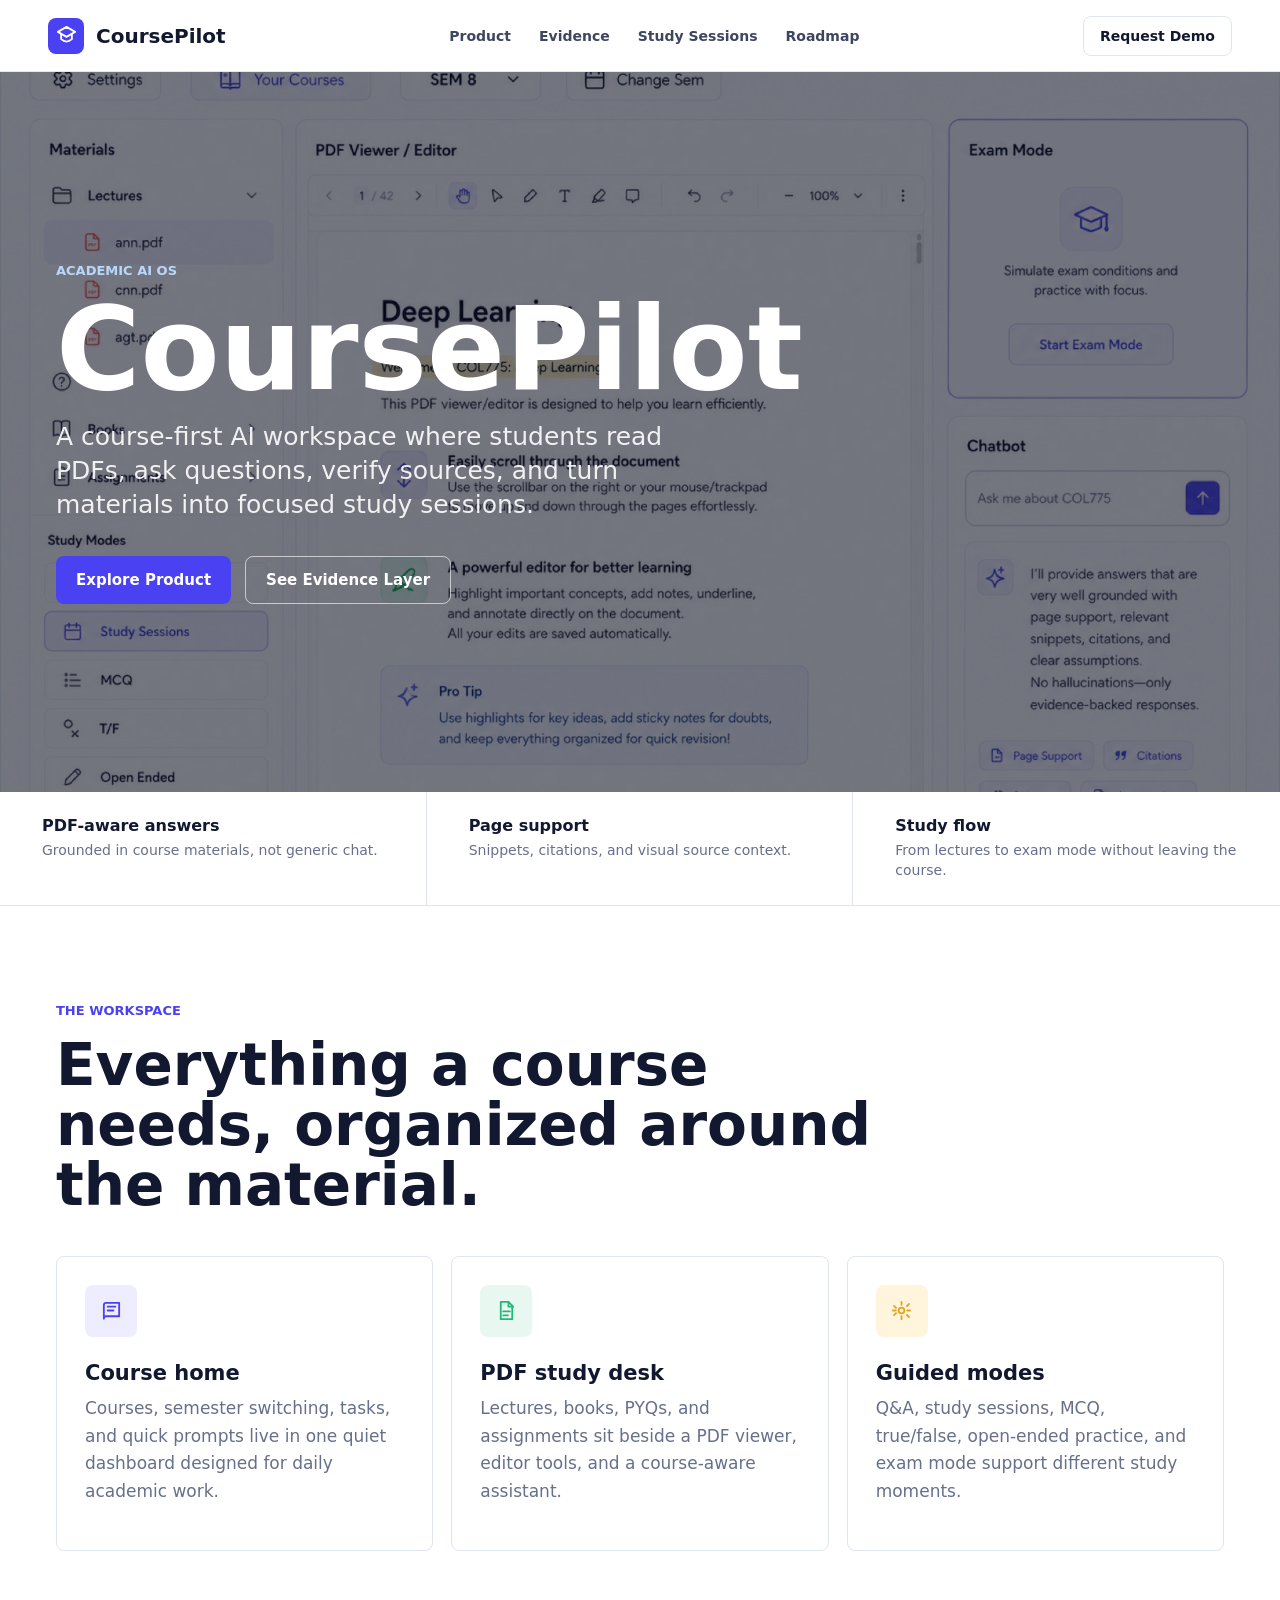
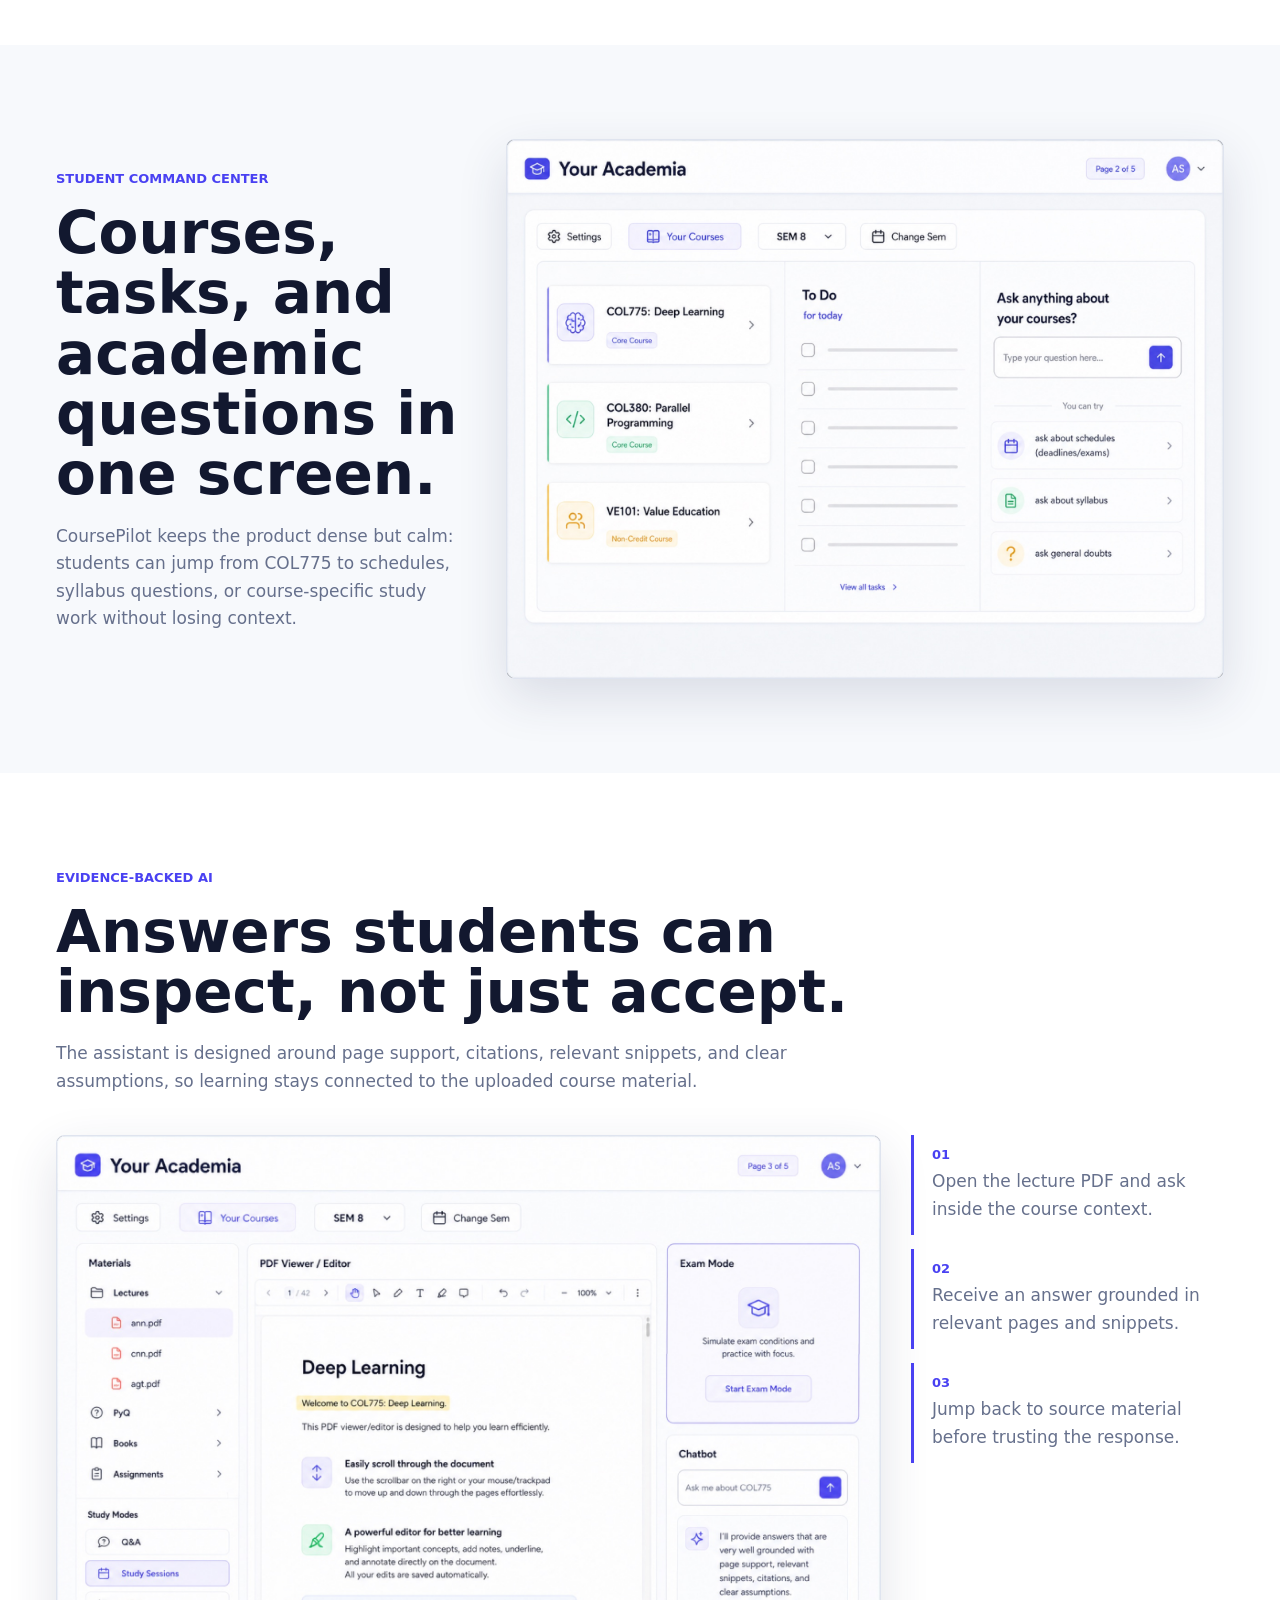
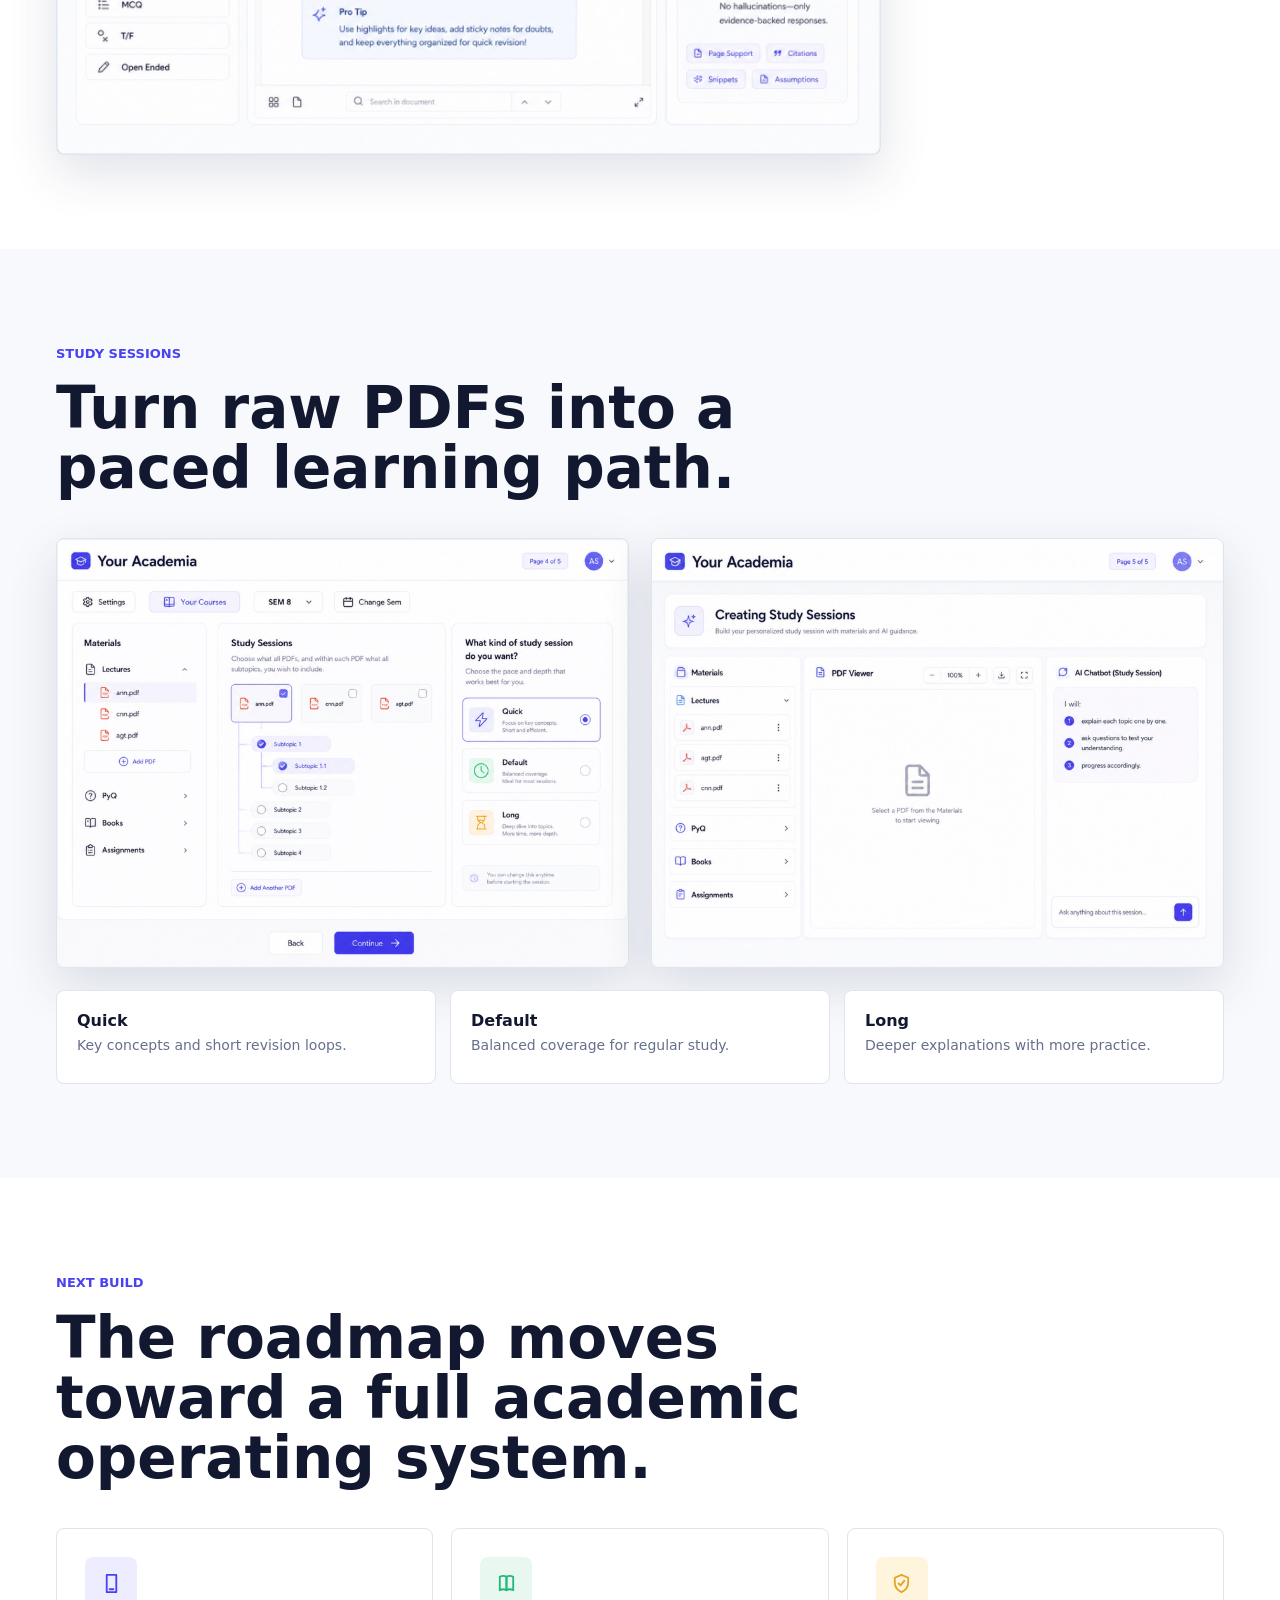
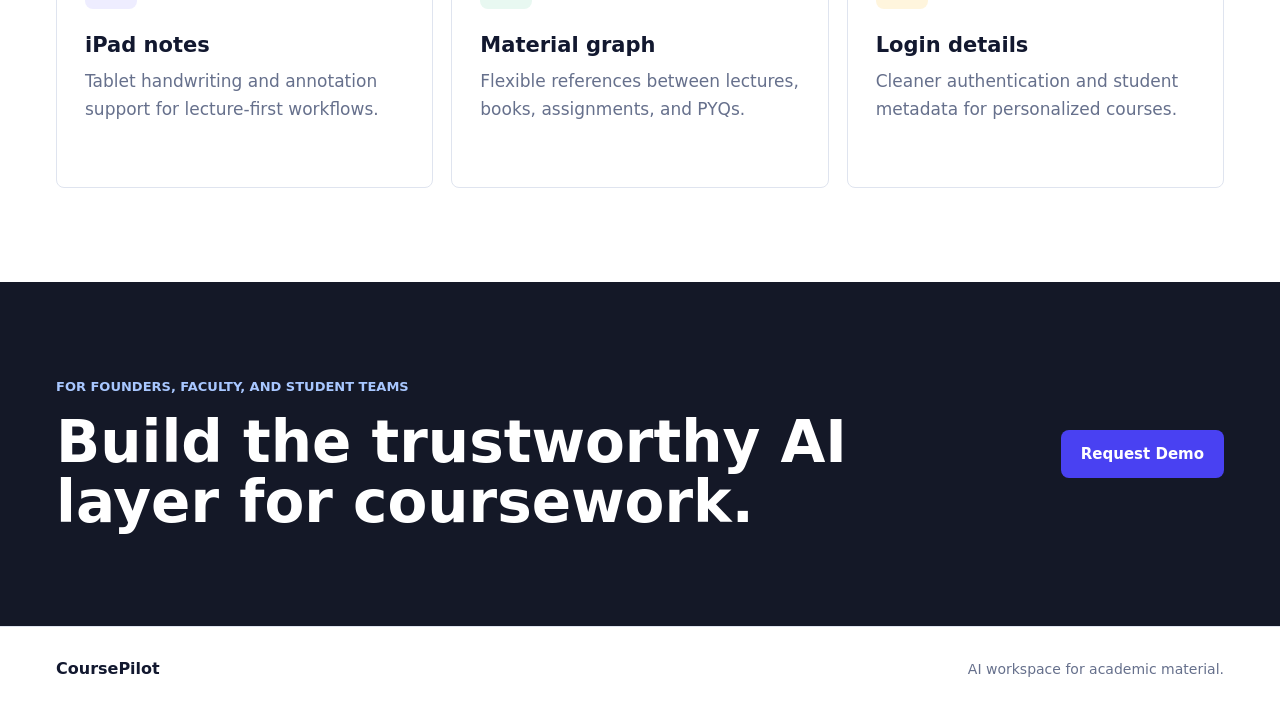
==== coursepilot/index.html @ d0de5619 "Add CoursePilot company website" ====
<!doctype html>
<html lang="en">
  <head>
    <meta charset="utf-8" />
    <meta name="viewport" content="width=device-width, initial-scale=1" />
    <meta
      name="description"
      content="CoursePilot is an AI workspace for academic courses, PDFs, cited answers, and guided study sessions."
    />
    <title>CoursePilot | AI workspace for serious coursework</title>
    <link rel="stylesheet" href="styles.css" />
  </head>
  <body>
    <header class="site-header" aria-label="CoursePilot navigation">
      <a class="brand" href="#top" aria-label="CoursePilot home">
        <span class="brand-mark" aria-hidden="true">
          <svg viewBox="0 0 24 24" role="img">
            <path d="M3 8.2 12 3l9 5.2-9 5.2L3 8.2Z" />
            <path d="M6.4 10.7v5.1c1.9 1.7 3.7 2.5 5.6 2.5s3.7-.8 5.6-2.5v-5.1" />
          </svg>
        </span>
        <span>CoursePilot</span>
      </a>
      <nav class="nav-links" aria-label="Primary">
        <a href="#product">Product</a>
        <a href="#proof">Evidence</a>
        <a href="#sessions">Study Sessions</a>
        <a href="#roadmap">Roadmap</a>
      </nav>
      <a class="header-action" href="#demo">Request Demo</a>
    </header>

    <main id="top">
      <section class="hero" aria-labelledby="hero-title">
        <div class="hero-shade" aria-hidden="true"></div>
        <div class="hero-content">
          <p class="eyebrow">Academic AI OS</p>
          <h1 id="hero-title">CoursePilot</h1>
          <p class="hero-copy">
            A course-first AI workspace where students read PDFs, ask questions,
            verify sources, and turn materials into focused study sessions.
          </p>
          <div class="hero-actions" aria-label="Primary actions">
            <a class="button primary" href="#product">Explore Product</a>
            <a class="button secondary" href="#proof">See Evidence Layer</a>
          </div>
        </div>
      </section>

      <section class="signal-strip" aria-label="Product promise">
        <div>
          <strong>PDF-aware answers</strong>
          <span>Grounded in course materials, not generic chat.</span>
        </div>
        <div>
          <strong>Page support</strong>
          <span>Snippets, citations, and visual source context.</span>
        </div>
        <div>
          <strong>Study flow</strong>
          <span>From lectures to exam mode without leaving the course.</span>
        </div>
      </section>

      <section class="section intro" id="product">
        <div class="section-heading">
          <p class="eyebrow">The Workspace</p>
          <h2>Everything a course needs, organized around the material.</h2>
        </div>
        <div class="feature-grid">
          <article class="feature-card">
            <span class="feature-icon blue" aria-hidden="true">
              <svg viewBox="0 0 24 24"><path d="M4 6.5A2.5 2.5 0 0 1 6.5 4H20v14H6.5A2.5 2.5 0 0 0 4 20.5v-14Z" /><path d="M8 8h8M8 12h6" /></svg>
            </span>
            <h3>Course home</h3>
            <p>
              Courses, semester switching, tasks, and quick prompts live in one
              quiet dashboard designed for daily academic work.
            </p>
          </article>
          <article class="feature-card">
            <span class="feature-icon green" aria-hidden="true">
              <svg viewBox="0 0 24 24"><path d="M6 3h8l4 4v14H6V3Z" /><path d="M14 3v5h5M8.5 13h7M8.5 17h5" /></svg>
            </span>
            <h3>PDF study desk</h3>
            <p>
              Lectures, books, PYQs, and assignments sit beside a PDF viewer,
              editor tools, and a course-aware assistant.
            </p>
          </article>
          <article class="feature-card">
            <span class="feature-icon amber" aria-hidden="true">
              <svg viewBox="0 0 24 24"><path d="M12 3v3M12 18v3M4.2 7.2l2.1 2.1M17.7 16.7l2.1 2.1M3 12h3M18 12h3M4.2 16.8l2.1-2.1M17.7 7.3l2.1-2.1" /><path d="M9 12a3 3 0 1 0 6 0 3 3 0 0 0-6 0Z" /></svg>
            </span>
            <h3>Guided modes</h3>
            <p>
              Q&A, study sessions, MCQ, true/false, open-ended practice, and
              exam mode support different study moments.
            </p>
          </article>
        </div>
      </section>

      <section class="showcase" aria-label="Course dashboard screenshot">
        <div class="showcase-copy">
          <p class="eyebrow">Student Command Center</p>
          <h2>Courses, tasks, and academic questions in one screen.</h2>
          <p>
            CoursePilot keeps the product dense but calm: students can jump
            from COL775 to schedules, syllabus questions, or course-specific
            study work without losing context.
          </p>
        </div>
        <figure class="product-shot">
          <img src="assets/dashboard.jpg" alt="CoursePilot dashboard with courses, to-do list, and course question box" />
        </figure>
      </section>

      <section class="section evidence" id="proof">
        <div class="section-heading">
          <p class="eyebrow">Evidence-Backed AI</p>
          <h2>Answers students can inspect, not just accept.</h2>
          <p>
            The assistant is designed around page support, citations, relevant
            snippets, and clear assumptions, so learning stays connected to the
            uploaded course material.
          </p>
        </div>
        <div class="evidence-layout">
          <figure class="product-shot">
            <img src="assets/pdf-chat.jpg" alt="PDF viewer beside an AI chatbot with page support, citations, snippets, and assumptions" />
          </figure>
          <div class="evidence-list">
            <div class="evidence-item">
              <span>01</span>
              <p>Open the lecture PDF and ask inside the course context.</p>
            </div>
            <div class="evidence-item">
              <span>02</span>
              <p>Receive an answer grounded in relevant pages and snippets.</p>
            </div>
            <div class="evidence-item">
              <span>03</span>
              <p>Jump back to source material before trusting the response.</p>
            </div>
          </div>
        </div>
      </section>

      <section class="section sessions" id="sessions">
        <div class="section-heading">
          <p class="eyebrow">Study Sessions</p>
          <h2>Turn raw PDFs into a paced learning path.</h2>
        </div>
        <div class="session-grid">
          <figure class="product-shot">
            <img src="assets/study-builder.jpg" alt="Study session builder selecting PDFs, subtopics, and session depth" />
          </figure>
          <figure class="product-shot">
            <img src="assets/study-session.jpg" alt="Created study session with materials, PDF viewer, and AI chatbot guidance" />
          </figure>
        </div>
        <div class="mode-row" aria-label="Study session modes">
          <div>
            <strong>Quick</strong>
            <span>Key concepts and short revision loops.</span>
          </div>
          <div>
            <strong>Default</strong>
            <span>Balanced coverage for regular study.</span>
          </div>
          <div>
            <strong>Long</strong>
            <span>Deeper explanations with more practice.</span>
          </div>
        </div>
      </section>

      <section class="section roadmap" id="roadmap">
        <div class="section-heading">
          <p class="eyebrow">Next Build</p>
          <h2>The roadmap moves toward a full academic operating system.</h2>
        </div>
        <div class="roadmap-grid">
          <article class="roadmap-item">
            <span class="feature-icon blue" aria-hidden="true">
              <svg viewBox="0 0 24 24"><path d="M7 3h10v18H7V3Z" /><path d="M10 18h4" /></svg>
            </span>
            <h3>iPad notes</h3>
            <p>Tablet handwriting and annotation support for lecture-first workflows.</p>
          </article>
          <article class="roadmap-item">
            <span class="feature-icon green" aria-hidden="true">
              <svg viewBox="0 0 24 24"><path d="M5 5c2.5-1.3 4.8-1.3 7 0v14c-2.2-1.3-4.5-1.3-7 0V5Z" /><path d="M12 5c2.2-1.3 4.5-1.3 7 0v14c-2.5-1.3-4.8-1.3-7 0V5Z" /></svg>
            </span>
            <h3>Material graph</h3>
            <p>Flexible references between lectures, books, assignments, and PYQs.</p>
          </article>
          <article class="roadmap-item">
            <span class="feature-icon amber" aria-hidden="true">
              <svg viewBox="0 0 24 24"><path d="M12 3 5 6v5c0 4.5 3 8.1 7 10 4-1.9 7-5.5 7-10V6l-7-3Z" /><path d="M9 12l2 2 4-5" /></svg>
            </span>
            <h3>Login details</h3>
            <p>Cleaner authentication and student metadata for personalized courses.</p>
          </article>
        </div>
      </section>

      <section class="demo-band" id="demo">
        <div>
          <p class="eyebrow">For Founders, Faculty, and Student Teams</p>
          <h2>Build the trustworthy AI layer for coursework.</h2>
        </div>
        <a class="button primary" href="mailto:hello@coursepilot.ai?subject=CoursePilot%20demo">Request Demo</a>
      </section>
    </main>

    <footer class="footer">
      <span>CoursePilot</span>
      <span>AI workspace for academic material.</span>
    </footer>
  </body>
</html>
---- coursepilot/styles.css ----
:root {
  --ink: #12182f;
  --muted: #66708c;
  --line: #dfe4ef;
  --paper: #ffffff;
  --wash: #f7f9fc;
  --indigo: #4941f2;
  --indigo-soft: #eeedff;
  --green: #21b87a;
  --green-soft: #e8f8f1;
  --amber: #e5a326;
  --amber-soft: #fff5dd;
  --coral: #ef6a5b;
  --shadow: 0 18px 50px rgba(44, 52, 94, 0.14);
}

* {
  box-sizing: border-box;
}

html {
  scroll-behavior: smooth;
}

body {
  margin: 0;
  color: var(--ink);
  background: var(--paper);
  font-family:
    Inter, ui-sans-serif, system-ui, -apple-system, BlinkMacSystemFont, "Segoe UI",
    sans-serif;
  letter-spacing: 0;
}

img,
svg {
  display: block;
}

a {
  color: inherit;
  text-decoration: none;
}

.site-header {
  position: sticky;
  top: 0;
  z-index: 20;
  display: flex;
  align-items: center;
  justify-content: space-between;
  min-height: 72px;
  padding: 0 48px;
  border-bottom: 1px solid rgba(223, 228, 239, 0.86);
  background: rgba(255, 255, 255, 0.92);
  backdrop-filter: blur(16px);
}

.brand {
  display: inline-flex;
  align-items: center;
  gap: 12px;
  font-size: 20px;
  font-weight: 780;
}

.brand-mark,
.feature-icon {
  display: inline-grid;
  place-items: center;
  flex: 0 0 auto;
}

.brand-mark {
  width: 36px;
  height: 36px;
  border-radius: 8px;
  background: var(--indigo);
  color: white;
}

.brand-mark svg,
.feature-icon svg {
  width: 23px;
  height: 23px;
  fill: none;
  stroke: currentColor;
  stroke-linecap: round;
  stroke-linejoin: round;
  stroke-width: 1.9;
}

.nav-links {
  display: flex;
  align-items: center;
  gap: 28px;
  color: #3d4560;
  font-size: 14px;
  font-weight: 650;
}

.header-action {
  display: inline-flex;
  min-height: 40px;
  align-items: center;
  border: 1px solid var(--line);
  border-radius: 8px;
  padding: 0 16px;
  font-size: 14px;
  font-weight: 720;
}

.hero {
  position: relative;
  min-height: calc(88svh - 72px);
  display: grid;
  align-items: center;
  padding: 80px 56px;
  overflow: hidden;
  background-image: url("assets/pdf-chat.jpg");
  background-position: center;
  background-size: cover;
}

.hero-shade {
  position: absolute;
  inset: 0;
  background: rgba(8, 12, 28, 0.56);
}

.hero-content {
  position: relative;
  z-index: 1;
  width: min(690px, 100%);
  color: white;
}

.eyebrow {
  margin: 0 0 14px;
  color: var(--indigo);
  font-size: 13px;
  font-weight: 820;
  letter-spacing: 0;
  text-transform: uppercase;
}

.hero .eyebrow {
  color: #b8d7ff;
}

h1,
h2,
h3,
p {
  margin-top: 0;
}

h1 {
  margin-bottom: 16px;
  font-size: clamp(56px, 9vw, 118px);
  line-height: 0.94;
  letter-spacing: 0;
}

h2 {
  margin-bottom: 18px;
  font-size: clamp(32px, 5vw, 58px);
  line-height: 1.04;
  letter-spacing: 0;
}

h3 {
  margin-bottom: 10px;
  font-size: 21px;
  line-height: 1.18;
  letter-spacing: 0;
}

p {
  color: var(--muted);
  font-size: 17px;
  line-height: 1.62;
}

.hero-copy {
  max-width: 620px;
  color: rgba(255, 255, 255, 0.9);
  font-size: clamp(19px, 2.2vw, 25px);
  line-height: 1.36;
}

.hero-actions {
  display: flex;
  flex-wrap: wrap;
  gap: 14px;
  margin-top: 34px;
}

.button {
  display: inline-flex;
  min-height: 48px;
  align-items: center;
  justify-content: center;
  border-radius: 8px;
  padding: 0 20px;
  font-size: 15px;
  font-weight: 760;
}

.button.primary {
  background: var(--indigo);
  color: white;
}

.button.secondary {
  border: 1px solid rgba(255, 255, 255, 0.62);
  color: white;
}

.signal-strip {
  display: grid;
  grid-template-columns: repeat(3, 1fr);
  border-bottom: 1px solid var(--line);
  background: var(--paper);
}

.signal-strip div {
  min-height: 98px;
  padding: 24px 42px;
  border-right: 1px solid var(--line);
}

.signal-strip div:last-child {
  border-right: 0;
}

.signal-strip strong,
.mode-row strong,
.footer span:first-child {
  display: block;
  margin-bottom: 5px;
  font-weight: 820;
}

.signal-strip span,
.mode-row span,
.footer span:last-child {
  color: var(--muted);
  font-size: 14px;
  line-height: 1.45;
}

.section,
.showcase,
.demo-band {
  padding: 94px 56px;
}

.section-heading {
  width: min(850px, 100%);
  margin-bottom: 40px;
}

.section-heading p:not(.eyebrow) {
  max-width: 760px;
}

.feature-grid,
.roadmap-grid {
  display: grid;
  grid-template-columns: repeat(3, minmax(0, 1fr));
  gap: 18px;
}

.feature-card,
.roadmap-item {
  min-height: 260px;
  border: 1px solid var(--line);
  border-radius: 8px;
  padding: 28px;
  background: var(--paper);
}

.feature-icon {
  width: 52px;
  height: 52px;
  margin-bottom: 24px;
  border-radius: 8px;
}

.feature-icon.blue {
  background: var(--indigo-soft);
  color: var(--indigo);
}

.feature-icon.green {
  background: var(--green-soft);
  color: var(--green);
}

.feature-icon.amber {
  background: var(--amber-soft);
  color: var(--amber);
}

.showcase {
  display: grid;
  grid-template-columns: minmax(280px, 0.72fr) minmax(0, 1.28fr);
  gap: 46px;
  align-items: center;
  background: var(--wash);
}

.showcase-copy {
  max-width: 560px;
}

.product-shot {
  margin: 0;
}

.product-shot img {
  width: 100%;
  border: 1px solid var(--line);
  border-radius: 8px;
  box-shadow: var(--shadow);
}

.evidence-layout {
  display: grid;
  grid-template-columns: minmax(0, 1.45fr) minmax(280px, 0.55fr);
  gap: 30px;
  align-items: start;
}

.evidence-list {
  display: grid;
  gap: 14px;
}

.evidence-item {
  border-left: 3px solid var(--indigo);
  padding: 12px 0 12px 18px;
}

.evidence-item span {
  display: block;
  margin-bottom: 6px;
  color: var(--indigo);
  font-size: 13px;
  font-weight: 820;
}

.evidence-item p {
  margin: 0;
}

.sessions {
  background: var(--wash);
}

.session-grid {
  display: grid;
  grid-template-columns: repeat(2, minmax(0, 1fr));
  gap: 22px;
}

.mode-row {
  display: grid;
  grid-template-columns: repeat(3, minmax(0, 1fr));
  gap: 14px;
  margin-top: 22px;
}

.mode-row div {
  min-height: 94px;
  border: 1px solid var(--line);
  border-radius: 8px;
  padding: 20px;
  background: var(--paper);
}

.roadmap {
  background: var(--paper);
}

.demo-band {
  display: flex;
  align-items: center;
  justify-content: space-between;
  gap: 28px;
  background: #141827;
  color: white;
}

.demo-band .eyebrow {
  color: #a8c7ff;
}

.demo-band h2 {
  max-width: 820px;
  margin-bottom: 0;
}

.footer {
  display: flex;
  justify-content: space-between;
  gap: 20px;
  padding: 32px 56px;
  border-top: 1px solid var(--line);
}

@media (max-width: 960px) {
  .site-header {
    padding: 0 22px;
  }

  .nav-links {
    display: none;
  }

  .hero {
    min-height: calc(82svh - 72px);
    padding: 56px 24px;
    background-position: center top;
  }

  .signal-strip,
  .feature-grid,
  .showcase,
  .evidence-layout,
  .session-grid,
  .mode-row,
  .roadmap-grid,
  .demo-band {
    grid-template-columns: 1fr;
  }

  .signal-strip div {
    border-right: 0;
    border-bottom: 1px solid var(--line);
    padding: 20px 24px;
  }

  .section,
  .showcase,
  .demo-band {
    padding: 64px 24px;
  }

  .demo-band {
    display: grid;
    align-items: start;
  }

  .footer {
    display: grid;
    padding: 28px 24px;
  }
}

@media (max-width: 520px) {
  .header-action {
    display: none;
  }

  .brand {
    font-size: 18px;
  }

  .hero {
    min-height: 76svh;
  }

  .hero-shade {
    background: rgba(8, 12, 28, 0.68);
  }

  h1 {
    margin-bottom: 20px;
    font-size: 52px;
    line-height: 1;
  }

  .hero-copy {
    max-width: 330px;
    font-size: 17px;
    line-height: 1.42;
  }

  .button {
    width: 100%;
  }

  .feature-card,
  .roadmap-item {
    min-height: auto;
    padding: 22px;
  }
}
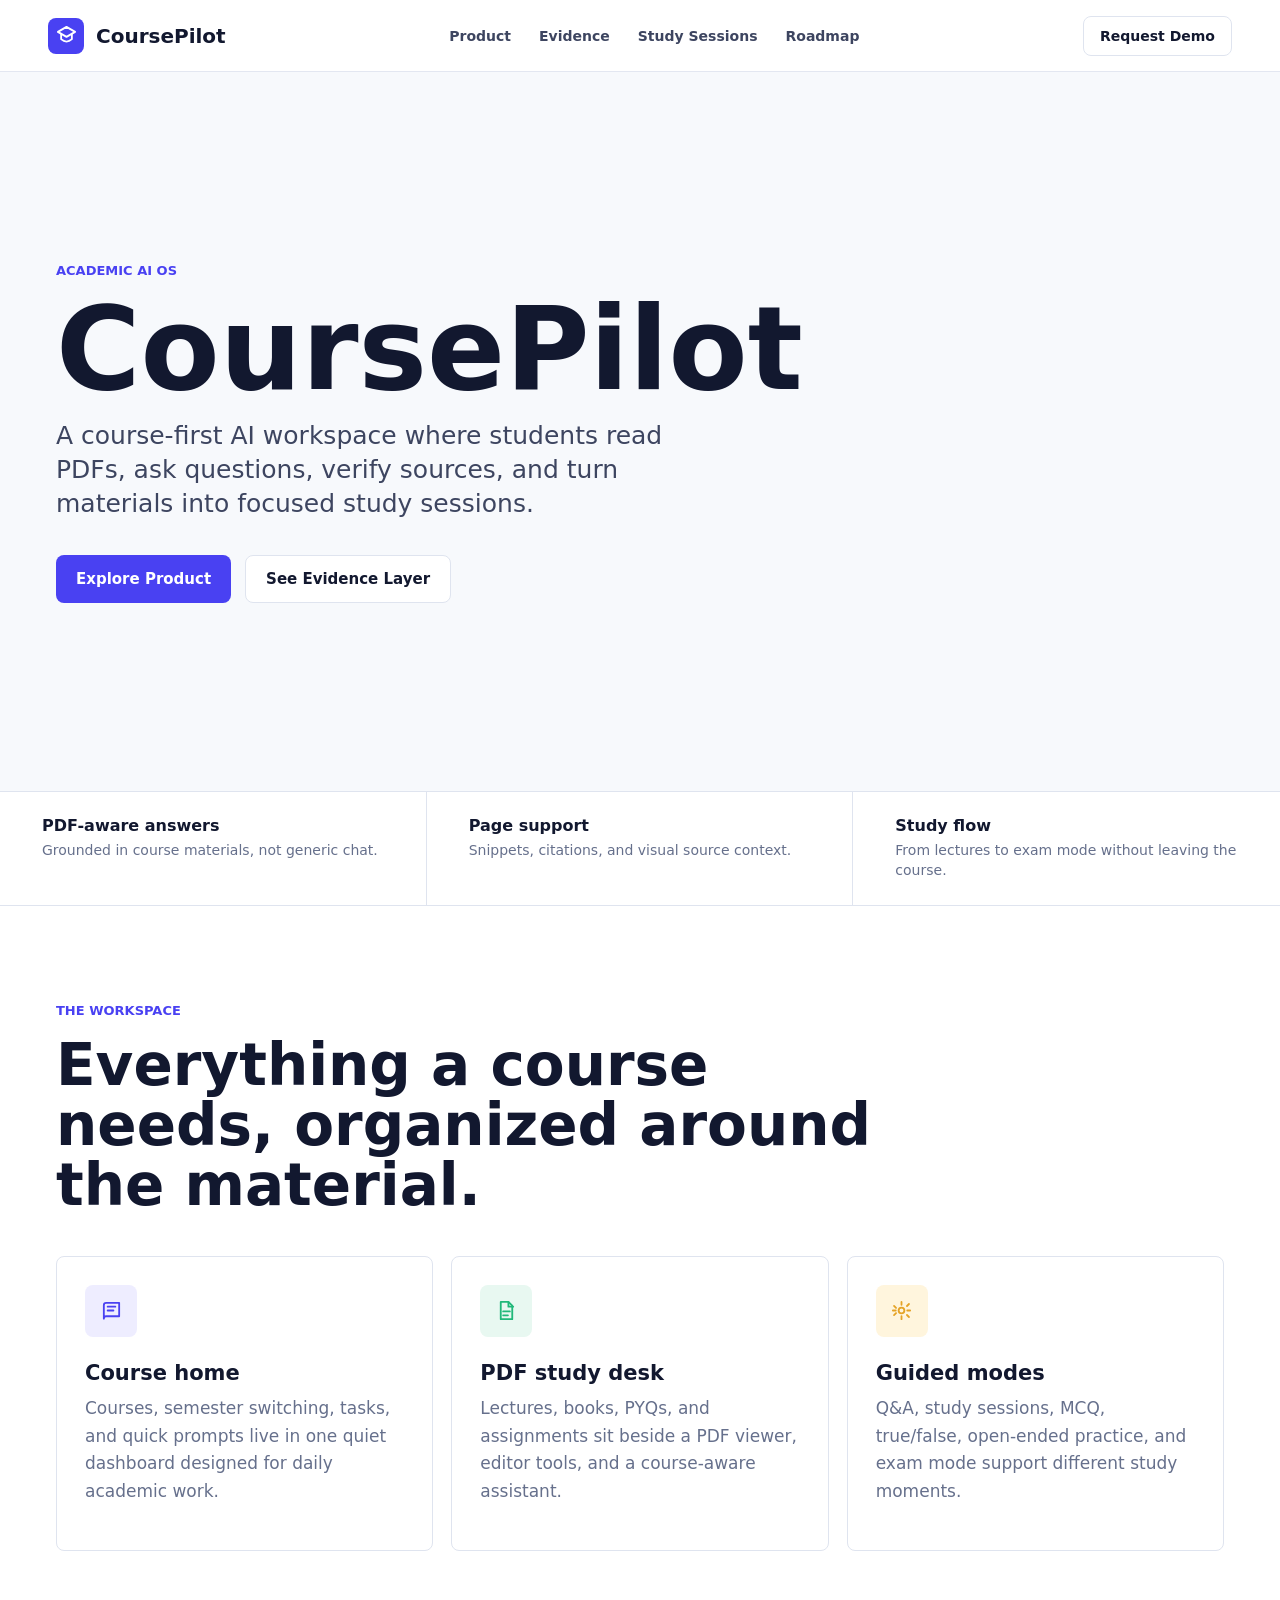
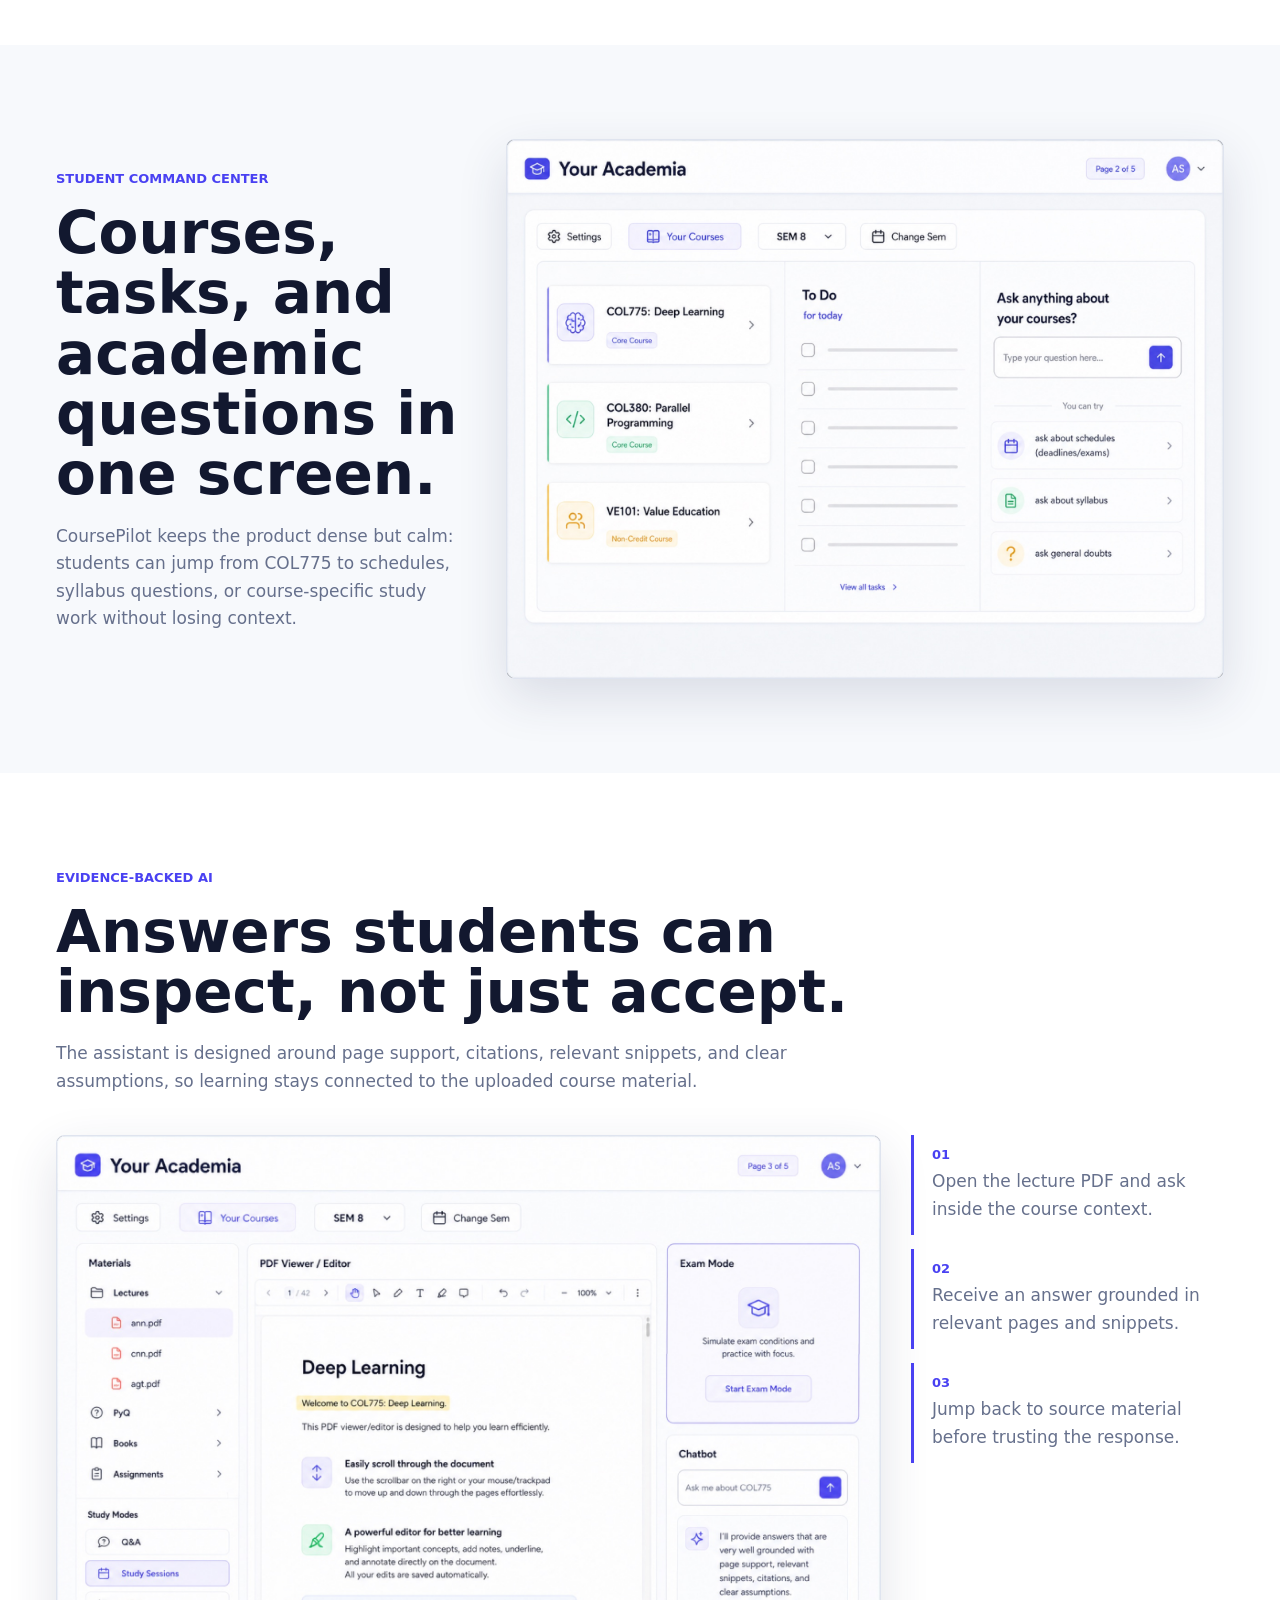
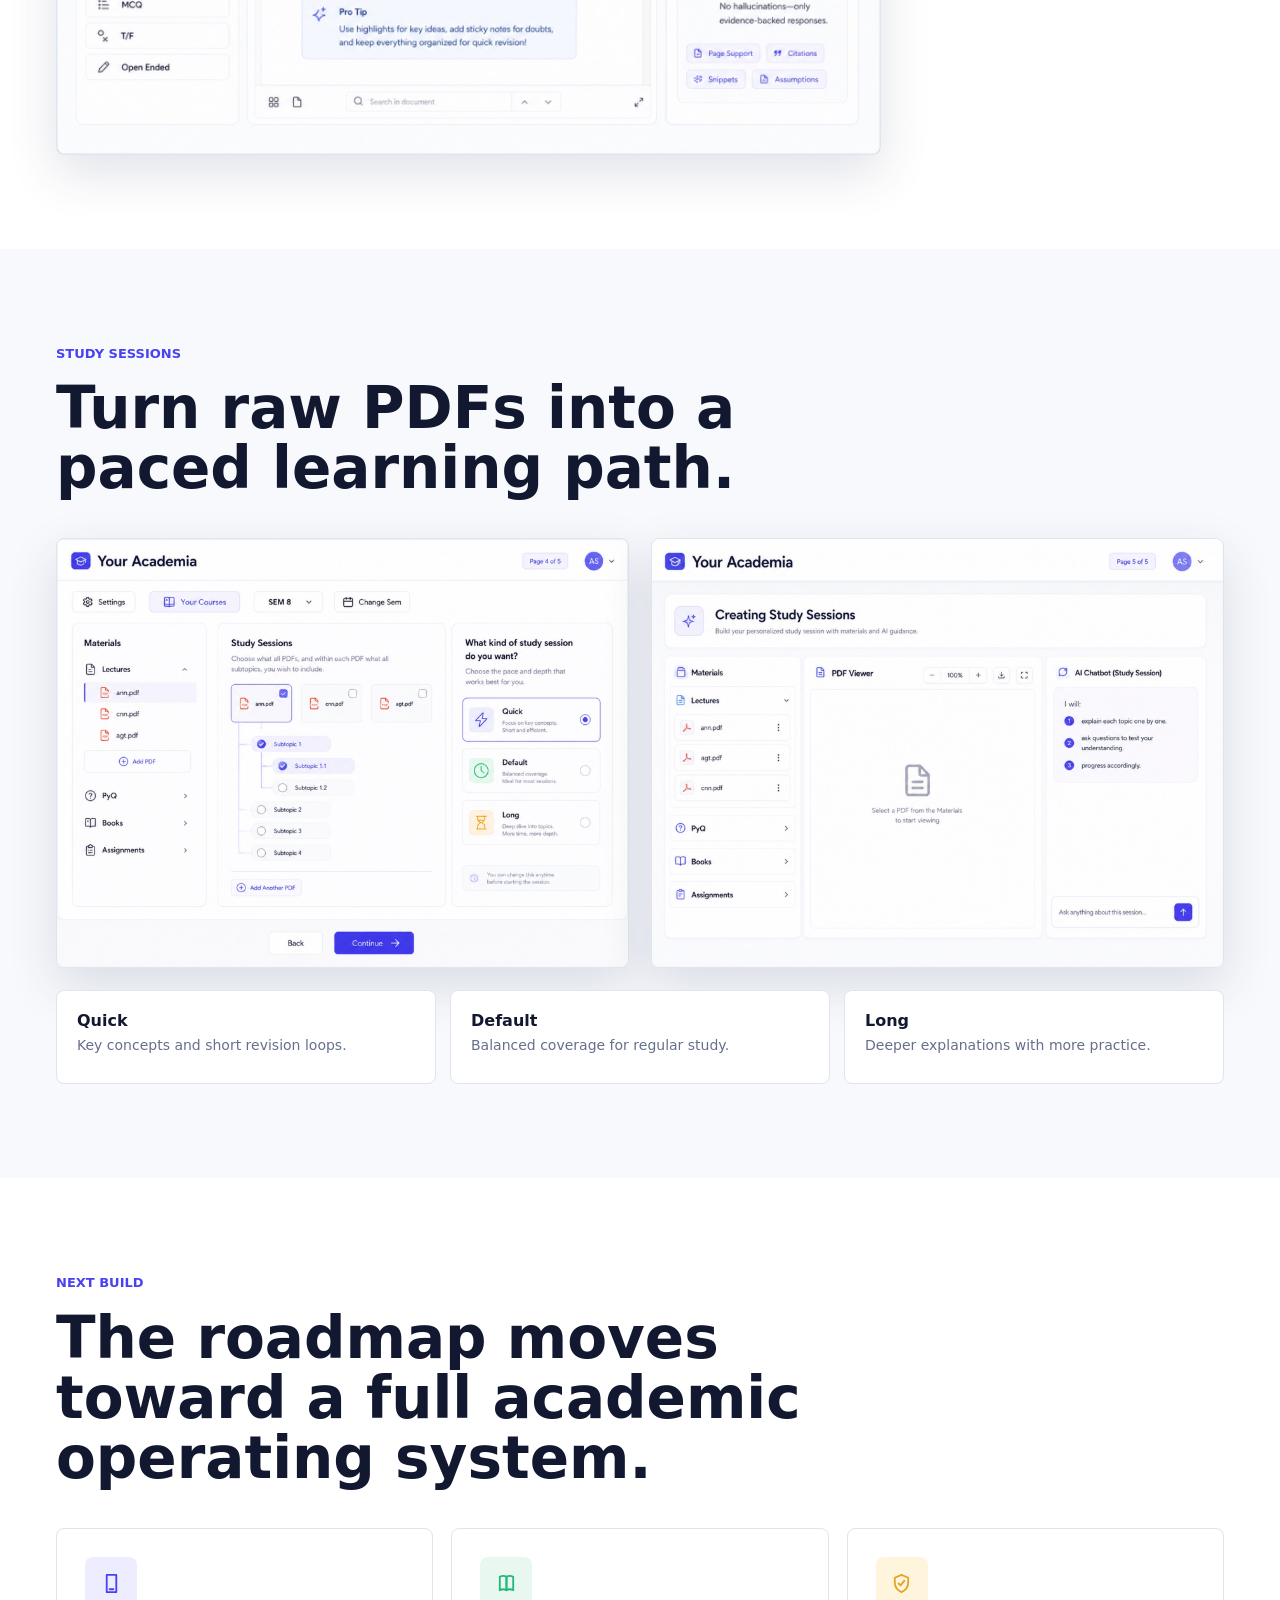
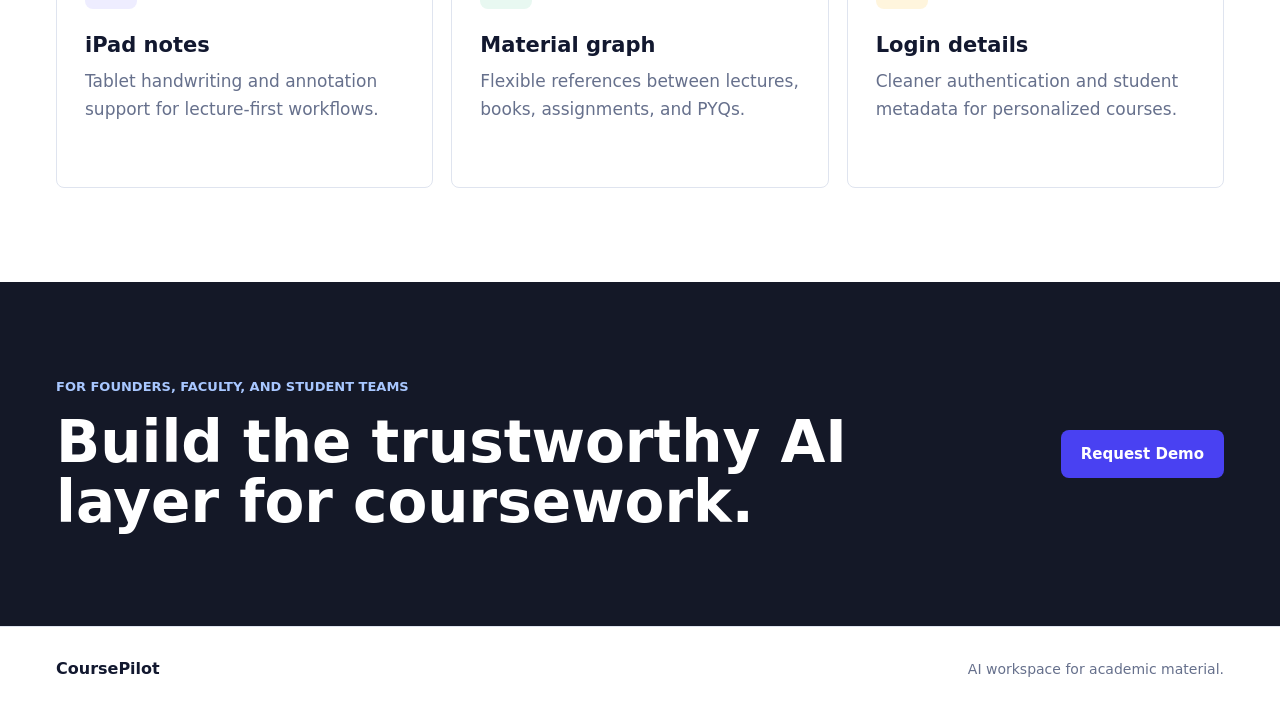
==== commit da72462a: "Bust CoursePilot hero stylesheet cache" ====
--- a/coursepilot/index.html
+++ b/coursepilot/index.html
@@ -8,7 +8,7 @@
       content="CoursePilot is an AI workspace for academic courses, PDFs, cited answers, and guided study sessions."
     />
     <title>CoursePilot | AI workspace for serious coursework</title>
-    <link rel="stylesheet" href="styles.css" />
+    <link rel="stylesheet" href="styles.css?v=plain-hero-2" />
   </head>
   <body>
     <header class="site-header" aria-label="CoursePilot navigation">
@@ -32,7 +32,6 @@
 
     <main id="top">
       <section class="hero" aria-labelledby="hero-title">
-        <div class="hero-shade" aria-hidden="true"></div>
         <div class="hero-content">
           <p class="eyebrow">Academic AI OS</p>
           <h1 id="hero-title">CoursePilot</h1>
--- a/coursepilot/styles.css
+++ b/coursepilot/styles.css
@@ -117,22 +117,19 @@
   align-items: center;
   padding: 80px 56px;
   overflow: hidden;
-  background-image: url("assets/pdf-chat.jpg");
-  background-position: center;
-  background-size: cover;
+  border-bottom: 1px solid var(--line);
+  background: var(--wash);
 }
 
 .hero-shade {
-  position: absolute;
-  inset: 0;
-  background: rgba(8, 12, 28, 0.56);
+  display: none;
 }
 
 .hero-content {
   position: relative;
   z-index: 1;
   width: min(690px, 100%);
-  color: white;
+  color: var(--ink);
 }
 
 .eyebrow {
@@ -145,7 +142,7 @@
 }
 
 .hero .eyebrow {
-  color: #b8d7ff;
+  color: var(--indigo);
 }
 
 h1,
@@ -184,7 +181,7 @@
 
 .hero-copy {
   max-width: 620px;
-  color: rgba(255, 255, 255, 0.9);
+  color: #3d4560;
   font-size: clamp(19px, 2.2vw, 25px);
   line-height: 1.36;
 }
@@ -213,8 +210,9 @@
 }
 
 .button.secondary {
-  border: 1px solid rgba(255, 255, 255, 0.62);
-  color: white;
+  border: 1px solid var(--line);
+  background: var(--paper);
+  color: var(--ink);
 }
 
 .signal-strip {
@@ -472,10 +470,6 @@
     min-height: 76svh;
   }
 
-  .hero-shade {
-    background: rgba(8, 12, 28, 0.68);
-  }
-
   h1 {
     margin-bottom: 20px;
     font-size: 52px;
